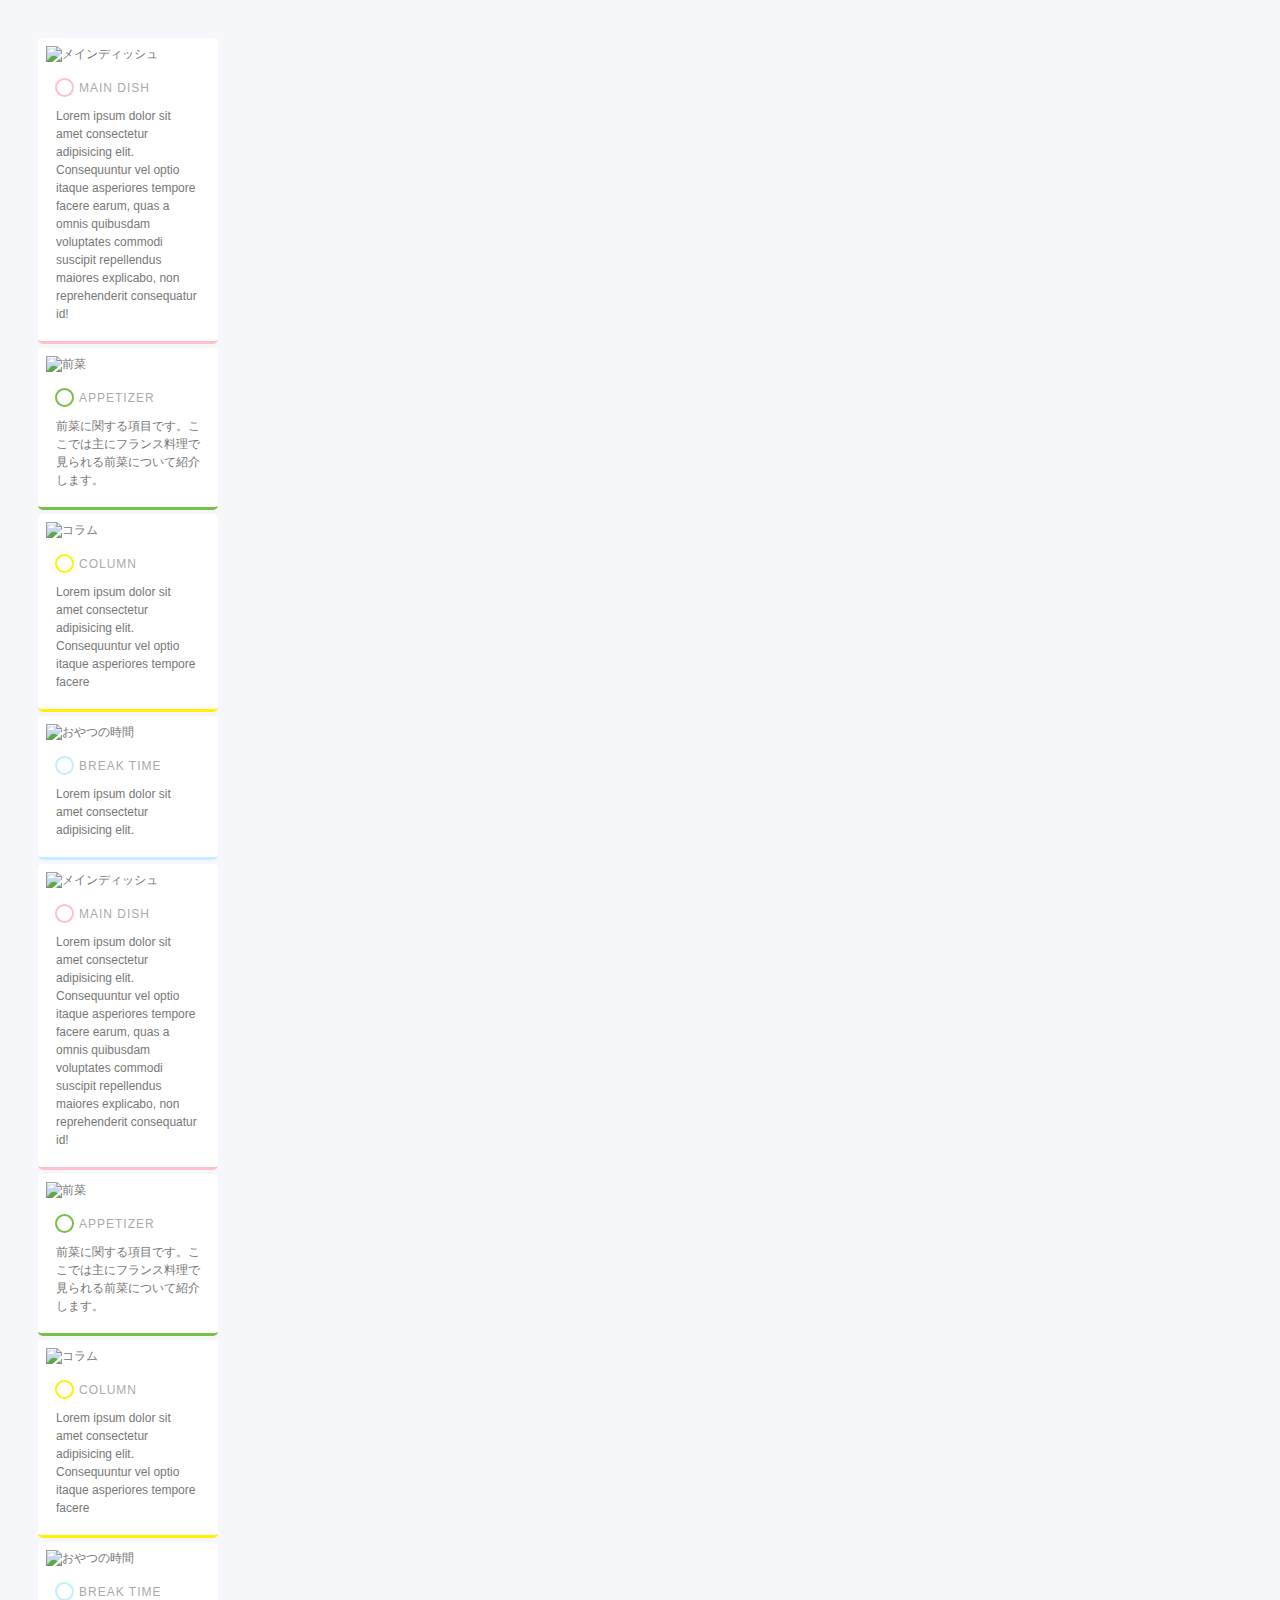
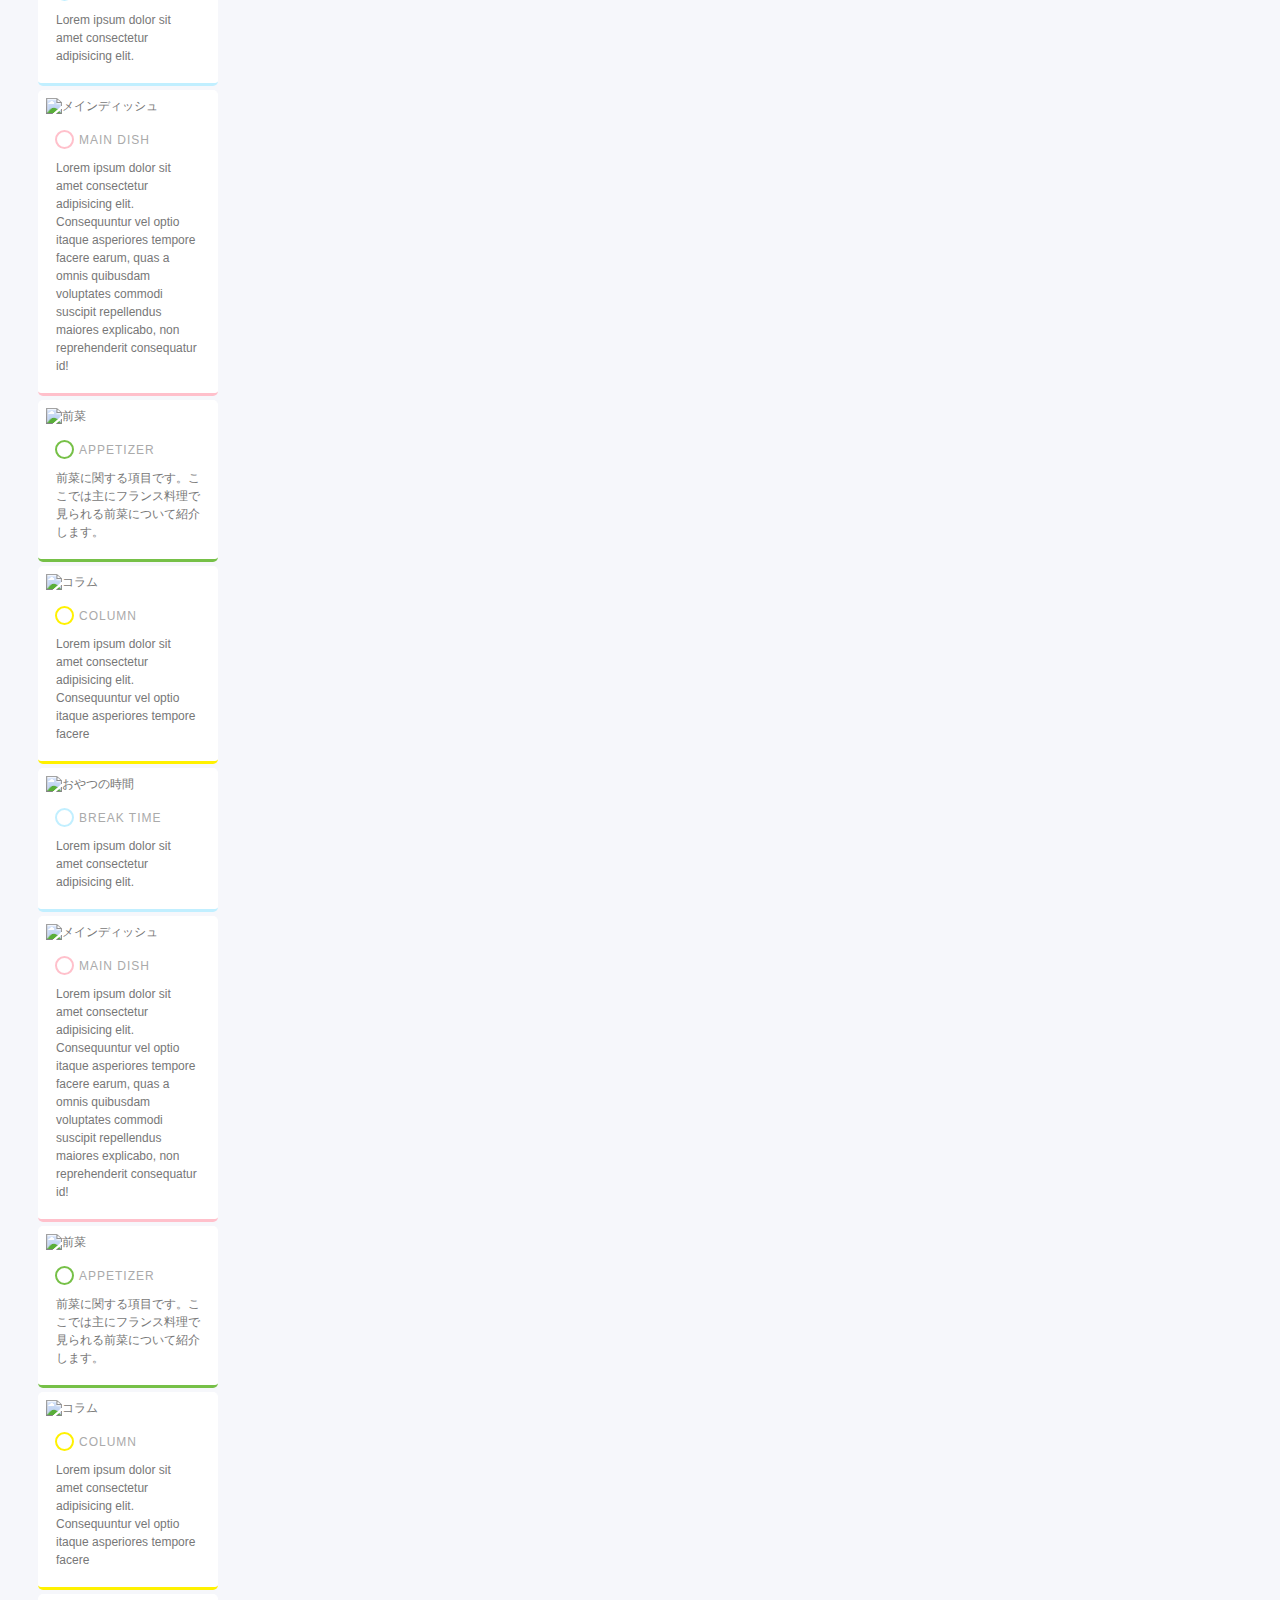
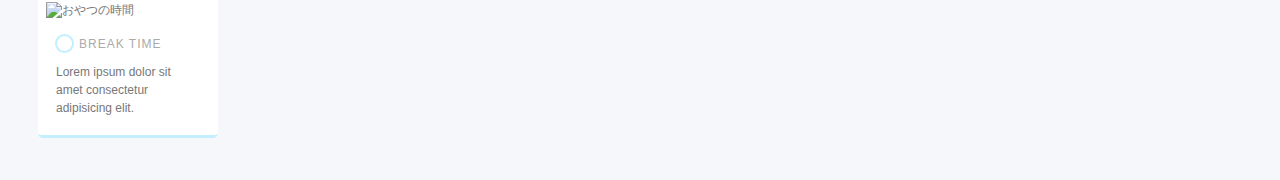
==== grid-layout/index.html @ 8dd6db0d "小ボックスのコーディング" ====
<!DOCTYPE html>
<html lang="ja">

<head>
	<meta charset="UTF-8">
	<meta name="viewport" content="width=device-width, initial-scale=1.0">
	<title>Document</title>
	<link rel="stylesheet" href="css/reset.css">
	<link rel="stylesheet" href="css/style.css">
</head>

<body>
	<section class="item item-maindish">
		<a href="#">
			<img src="images/image_S_1.jpg" alt="メインディッシュ" class="image">
			<div class="category">MAIN DISH</div>
			<p class="desc">
				Lorem ipsum dolor sit amet consectetur adipisicing elit. Consequuntur vel optio itaque asperiores tempore facere
				earum, quas a omnis quibusdam voluptates commodi suscipit repellendus maiores explicabo, non reprehenderit
				consequatur id!
			</p>
		</a>
	</section>
	<section class="item item-appetizer">
		<a href="#">
			<img src="images/image_S_2.jpg" alt="前菜" class="image">
			<div class="category">APPETIZER</div>
			<p class="desc">
				前菜に関する項目です。ここでは主にフランス料理で見られる前菜について紹介します。
			</p>
		</a>
	</section>
	<section class="item item-column">
		<a href="#">
			<img src="images/image_S_3.jpg" alt="コラム" class="image">
			<div class="category">COLUMN</div>
			<p class="desc">
				Lorem ipsum dolor sit amet consectetur adipisicing elit. Consequuntur vel optio itaque asperiores tempore facere
			</p>
		</a>
	</section>
	<section class="item item-breaktime">
		<a href="#">
			<img src="images/image_S_4.jpg" alt="おやつの時間" class="image">
			<div class="category">BREAK TIME</div>
			<p class="desc">
				Lorem ipsum dolor sit amet consectetur adipisicing elit.
			</p>
		</a>
	</section>
	<section class="item item-maindish">
		<a href="#">
			<img src="images/image_S_1.jpg" alt="メインディッシュ" class="image">
			<div class="category">MAIN DISH</div>
			<p class="desc">
				Lorem ipsum dolor sit amet consectetur adipisicing elit. Consequuntur vel optio itaque asperiores tempore facere
				earum, quas a omnis quibusdam voluptates commodi suscipit repellendus maiores explicabo, non reprehenderit
				consequatur id!
			</p>
		</a>
	</section>
	<section class="item item-appetizer">
		<a href="#">
			<img src="images/image_S_2.jpg" alt="前菜" class="image">
			<div class="category">APPETIZER</div>
			<p class="desc">
				前菜に関する項目です。ここでは主にフランス料理で見られる前菜について紹介します。
			</p>
		</a>
	</section>
	<section class="item item-column">
		<a href="#">
			<img src="images/image_S_3.jpg" alt="コラム" class="image">
			<div class="category">COLUMN</div>
			<p class="desc">
				Lorem ipsum dolor sit amet consectetur adipisicing elit. Consequuntur vel optio itaque asperiores tempore facere
			</p>
		</a>
	</section>
	<section class="item item-breaktime">
		<a href="#">
			<img src="images/image_S_4.jpg" alt="おやつの時間" class="image">
			<div class="category">BREAK TIME</div>
			<p class="desc">
				Lorem ipsum dolor sit amet consectetur adipisicing elit.
			</p>
		</a>
	</section>
	<section class="item item-maindish">
		<a href="#">
			<img src="images/image_S_1.jpg" alt="メインディッシュ" class="image">
			<div class="category">MAIN DISH</div>
			<p class="desc">
				Lorem ipsum dolor sit amet consectetur adipisicing elit. Consequuntur vel optio itaque asperiores tempore facere
				earum, quas a omnis quibusdam voluptates commodi suscipit repellendus maiores explicabo, non reprehenderit
				consequatur id!
			</p>
		</a>
	</section>
	<section class="item item-appetizer">
		<a href="#">
			<img src="images/image_S_2.jpg" alt="前菜" class="image">
			<div class="category">APPETIZER</div>
			<p class="desc">
				前菜に関する項目です。ここでは主にフランス料理で見られる前菜について紹介します。
			</p>
		</a>
	</section>
	<section class="item item-column">
		<a href="#">
			<img src="images/image_S_3.jpg" alt="コラム" class="image">
			<div class="category">COLUMN</div>
			<p class="desc">
				Lorem ipsum dolor sit amet consectetur adipisicing elit. Consequuntur vel optio itaque asperiores tempore facere
			</p>
		</a>
	</section>
	<section class="item item-breaktime">
		<a href="#">
			<img src="images/image_S_4.jpg" alt="おやつの時間" class="image">
			<div class="category">BREAK TIME</div>
			<p class="desc">
				Lorem ipsum dolor sit amet consectetur adipisicing elit.
			</p>
		</a>
	</section>
	<section class="item item-maindish">
		<a href="#">
			<img src="images/image_S_1.jpg" alt="メインディッシュ" class="image">
			<div class="category">MAIN DISH</div>
			<p class="desc">
				Lorem ipsum dolor sit amet consectetur adipisicing elit. Consequuntur vel optio itaque asperiores tempore facere
				earum, quas a omnis quibusdam voluptates commodi suscipit repellendus maiores explicabo, non reprehenderit
				consequatur id!
			</p>
		</a>
	</section>
	<section class="item item-appetizer">
		<a href="#">
			<img src="images/image_S_2.jpg" alt="前菜" class="image">
			<div class="category">APPETIZER</div>
			<p class="desc">
				前菜に関する項目です。ここでは主にフランス料理で見られる前菜について紹介します。
			</p>
		</a>
	</section>
	<section class="item item-column">
		<a href="#">
			<img src="images/image_S_3.jpg" alt="コラム" class="image">
			<div class="category">COLUMN</div>
			<p class="desc">
				Lorem ipsum dolor sit amet consectetur adipisicing elit. Consequuntur vel optio itaque asperiores tempore facere
			</p>
		</a>
	</section>
	<section class="item item-breaktime">
		<a href="#">
			<img src="images/image_S_4.jpg" alt="おやつの時間" class="image">
			<div class="category">BREAK TIME</div>
			<p class="desc">
				Lorem ipsum dolor sit amet consectetur adipisicing elit.
			</p>
		</a>
	</section>
	<script src="https://unpkg.com/masonry-layout@4/dist/masonry.pkgd.min.js"></script>
	<script>
		new Masonry('body', {
			itemSelector: '.item',
			columnWidth: 180,
			gutter: 4
		});
	</script>
</body>

</html>
---- grid-layout/css/style.css ----
@charset "UTF-8";

html {
  font-size: 62.5%;
}

body {
  padding: 30px;
  background-color: #f6f7fb;
  color: #333;
  font-size: 1.2rem;
  font-family: "Hiragino Kaku Gothic ProN", Meiryo, sans-serif;
}

*,
*::before,
*::after {
  box-sizing: border-box;
}

a:link,
a:visited,
a:hover,
a:active {
  color: #7c5119;
  text-decoration: none;
}

/* --------
ボックス
---------- */
.item {
  width: 180px;
  margin-bottom: 4px;
  padding: 8px;
  border-bottom: 3px solid #000;
  border-radius: 5px;
  background-color: #fff;
}

.item .image {
  display: block;
  width: 100%;
}

.item .category {
  margin: 15px 9px 10px;
  color: #aaa;
  letter-spacing: 1px;
  font-family: "Trebuchet MS", "Hiragino Kaku Gothic ProN", Meiryo, sans-serif;
}

.item .category::before {
  content: "";
  display: inline-block;
  width: 19px;
  height: 19px;
  margin-right: 5px;
  border: 2px solid;
  border-radius: 50%;
  vertical-align: -5px;
}

.item .desc {
  margin: 10px;
  line-height: 1.5;
}

.item > a {
  display: block;
  margin: -8px -8px -11px;
  padding: 8px 8px 11px;
  border-radius: inherit;
  color: #777;
  transition: all 0.3s;
}

.item > a:hover {
  box-shadow: 0 0 6px -1px rgba(0, 0, 0, 0.3);
  opacity: 0.8;
}

.item-maindish,
.item-maindish .category::before {
  border-color: #ffc0cb;
}

.item-appetizer,
.item-appetizer .category::before {
  border-color: #76c047;
}

.item-column,
.item-column .category::before {
  border-color: #fff100;
}

.item-breaktime,
.item-breaktime .category::before {
  border-color: #c1efff;
}
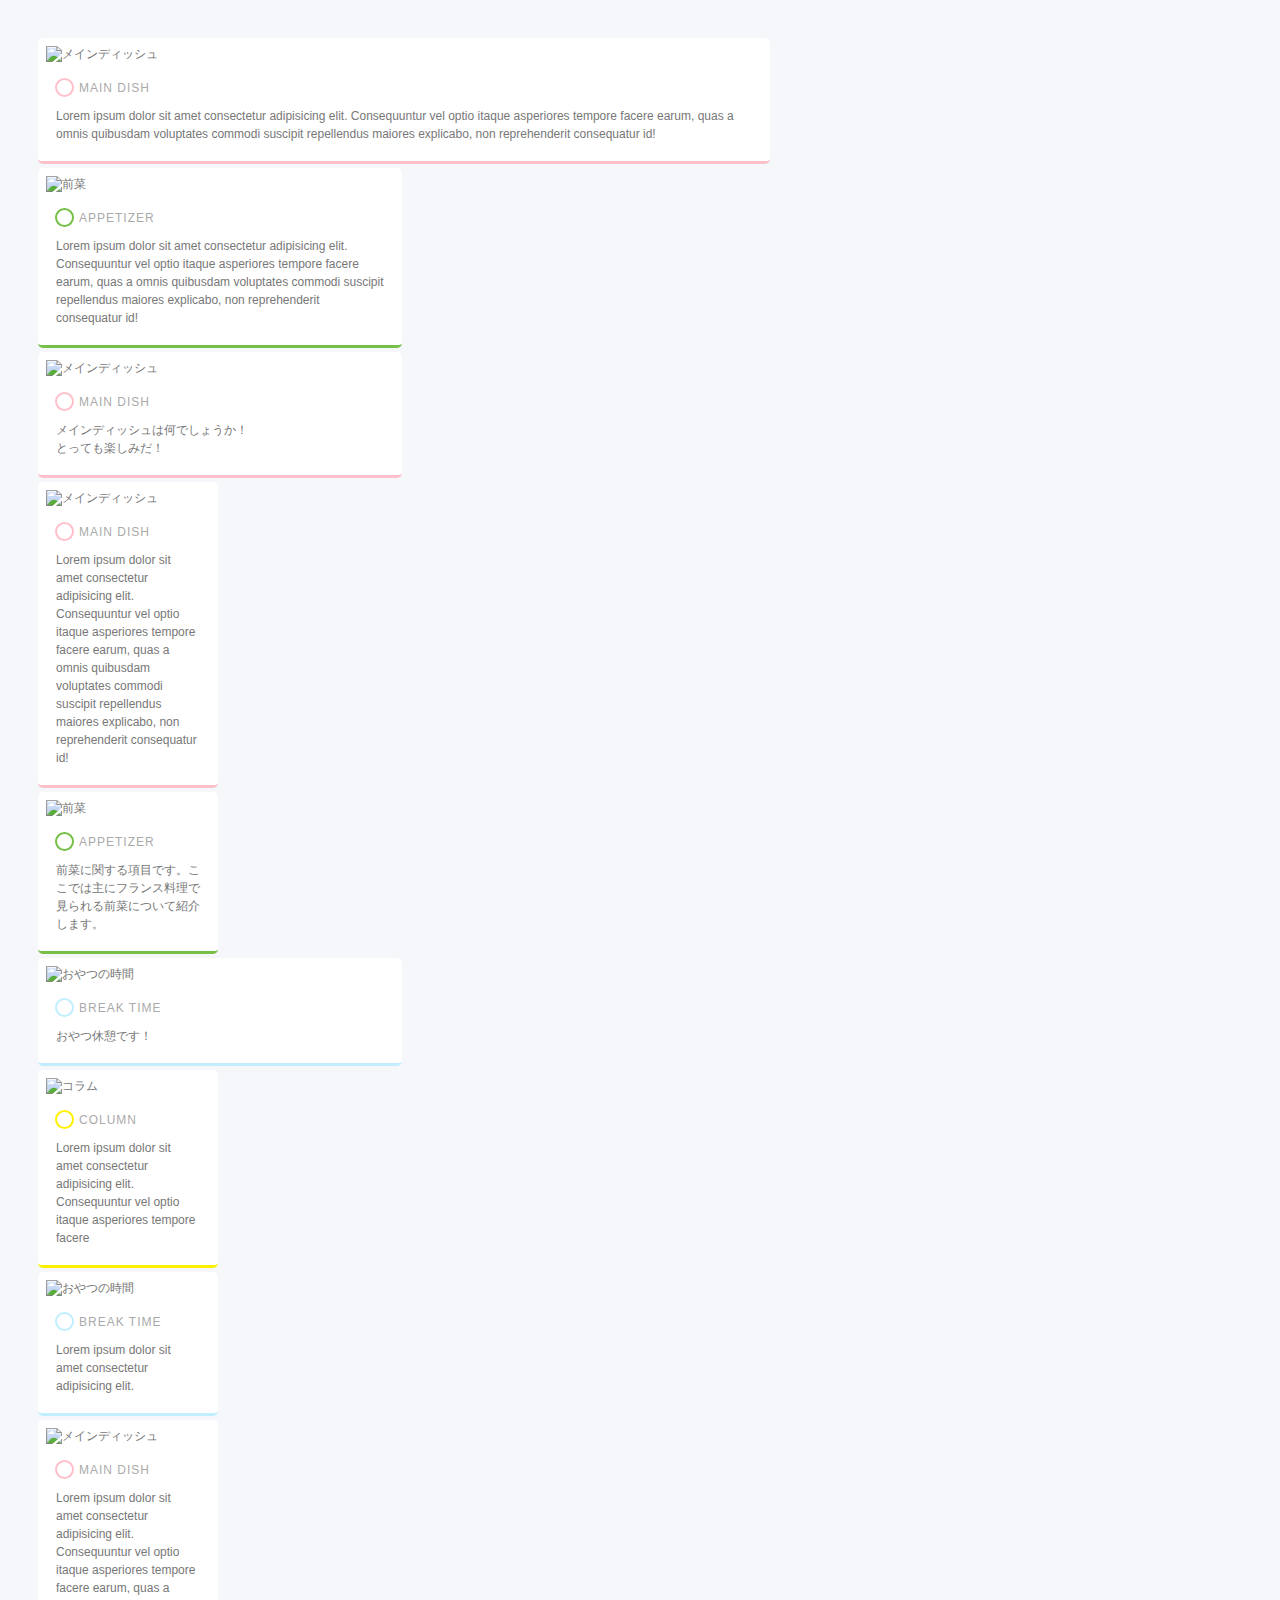
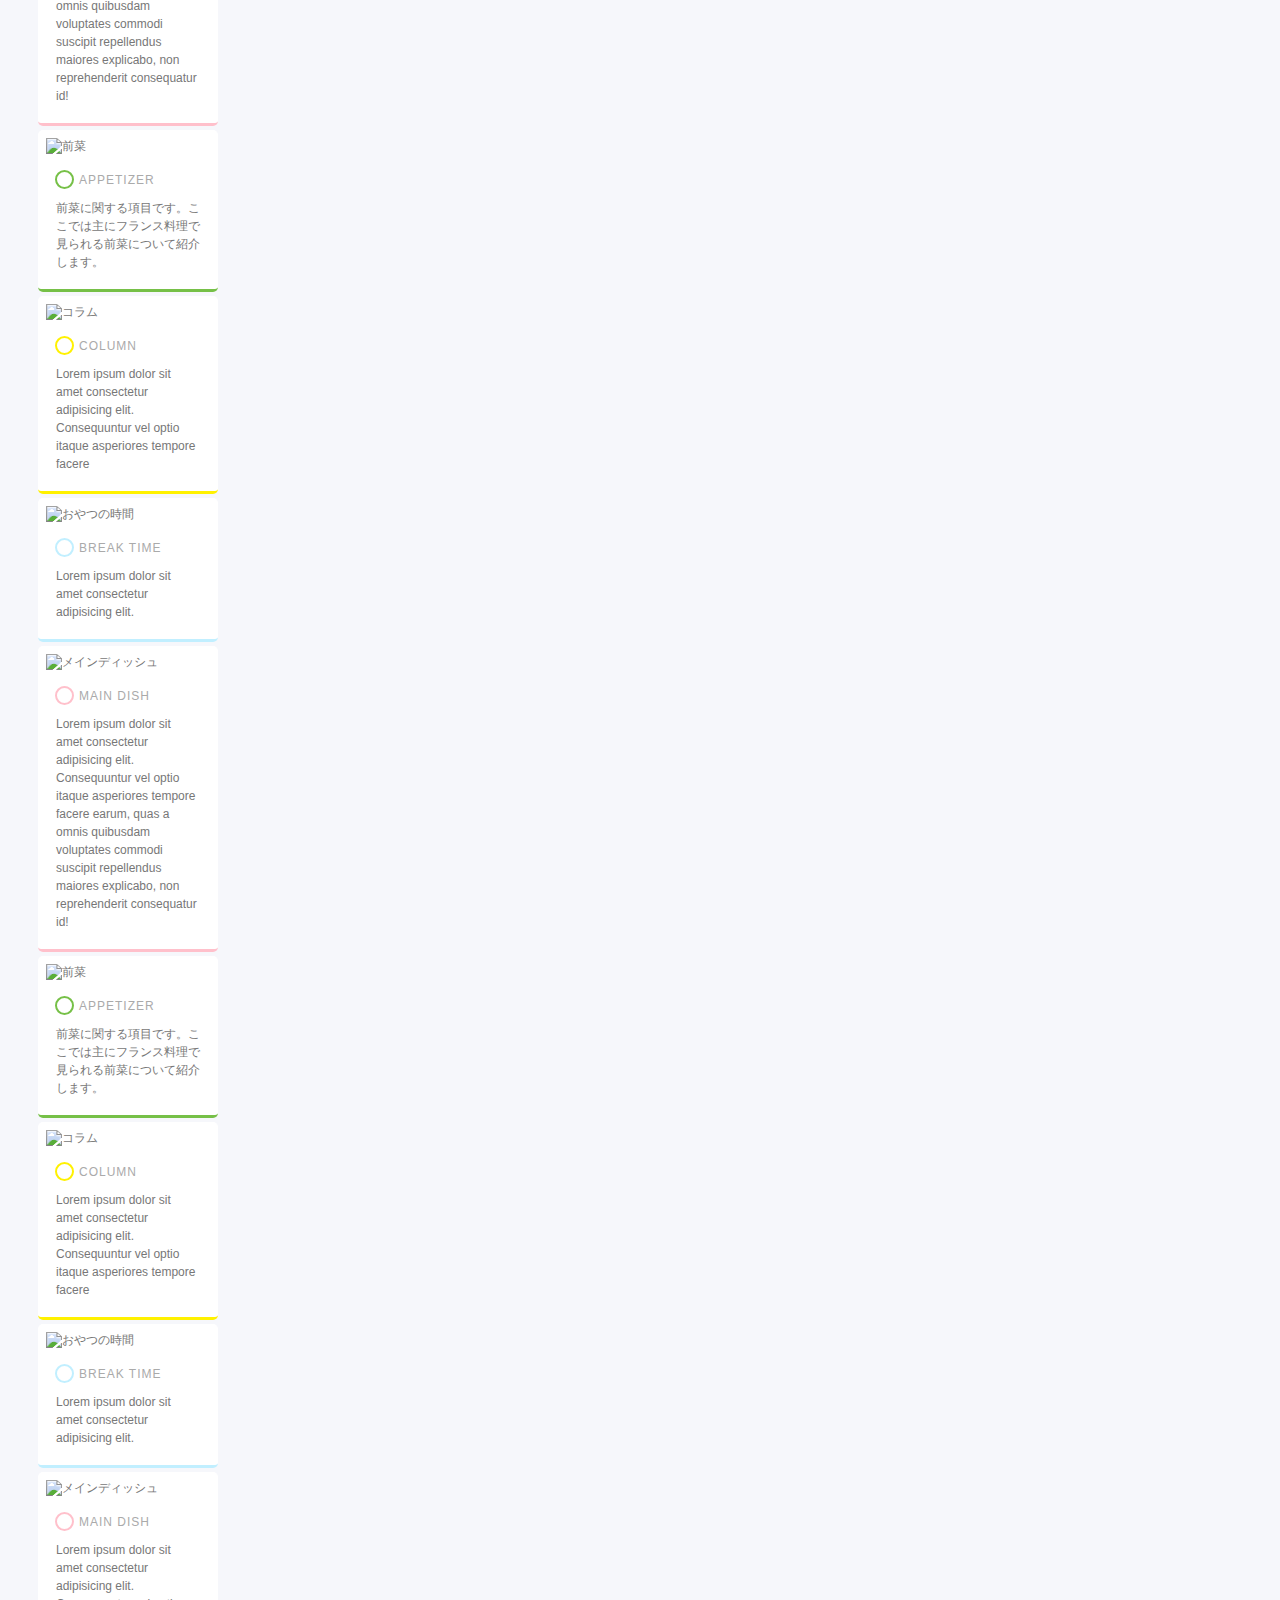
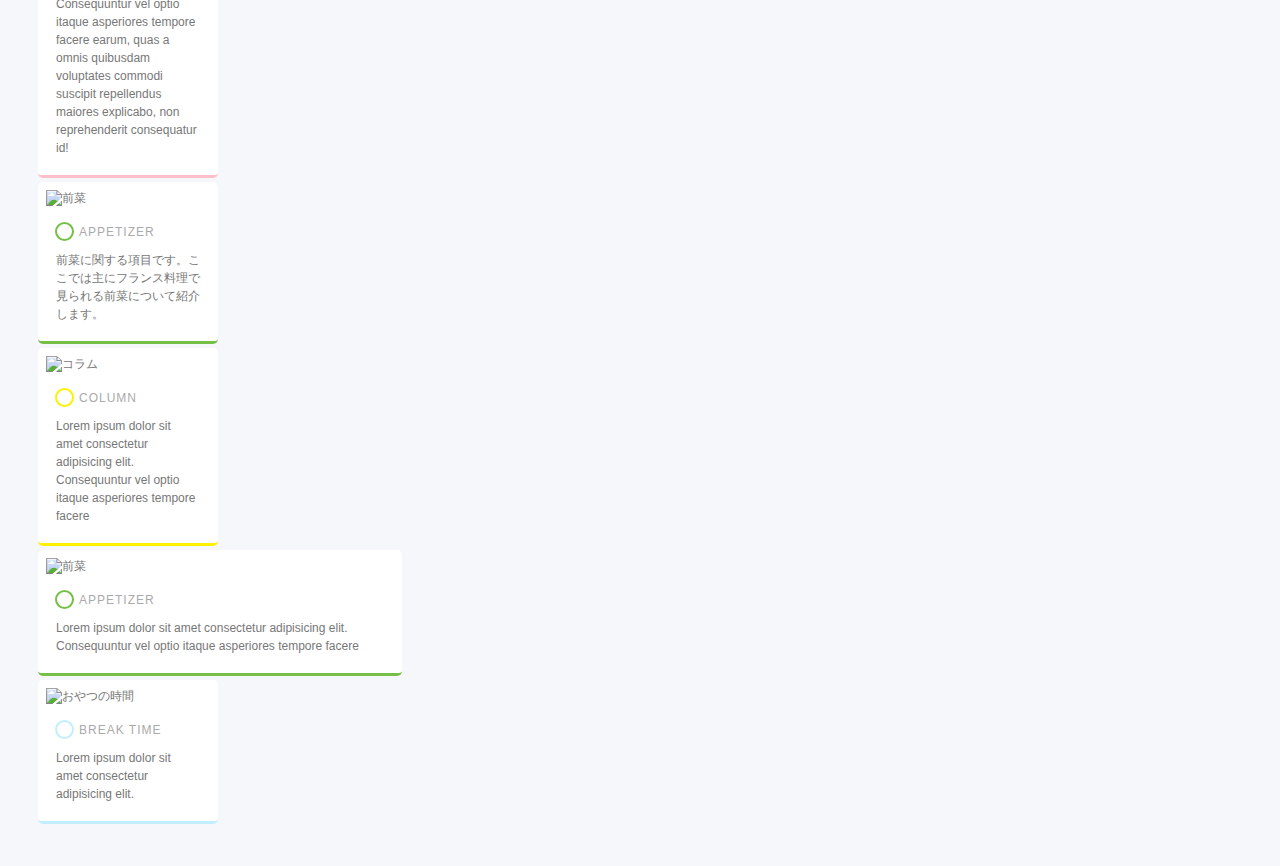
==== commit 5835258a: "中・大ボックスのコーディング" ====
--- a/grid-layout/index.html
+++ b/grid-layout/index.html
@@ -10,6 +10,39 @@
 </head>
 
 <body>
+
+	<section class="item item-l item-maindish">
+		<a href="#">
+			<img src="images/image_L_1.jpg" alt="メインディッシュ" class="image">
+			<div class="category">MAIN DISH</div>
+			<p class="desc">
+				Lorem ipsum dolor sit amet consectetur adipisicing elit. Consequuntur vel optio itaque asperiores tempore facere
+				earum, quas a omnis quibusdam voluptates commodi suscipit repellendus maiores explicabo, non reprehenderit
+				consequatur id!
+			</p>
+		</a>
+	</section>
+	<section class="item item-m item-appetizer">
+		<a href="#">
+			<img src="images/image_M_1.jpg" alt="前菜" class="image">
+			<div class="category">APPETIZER</div>
+			<p class="desc">
+				Lorem ipsum dolor sit amet consectetur adipisicing elit. Consequuntur vel optio itaque asperiores tempore facere
+				earum, quas a omnis quibusdam voluptates commodi suscipit repellendus maiores explicabo, non reprehenderit
+				consequatur id!
+			</p>
+		</a>
+	</section>
+	<section class="item item-m item-maindish">
+		<a href="#">
+			<img src="images/image_M_2.jpg" alt="メインディッシュ" class="image">
+			<div class="category">MAIN DISH</div>
+			<p class="desc">
+				メインディッシュは何でしょうか！<br>
+				とっても楽しみだ！
+			</p>
+		</a>
+	</section>
 	<section class="item item-maindish">
 		<a href="#">
 			<img src="images/image_S_1.jpg" alt="メインディッシュ" class="image">
@@ -30,6 +63,15 @@
 			</p>
 		</a>
 	</section>
+	<section class="item item-m item-breaktime">
+		<a href="#">
+			<img src="images/image_M_3.jpg" alt="おやつの時間" class="image">
+			<div class="category">BREAK TIME</div>
+			<p class="desc">
+				おやつ休憩です！
+			</p>
+		</a>
+	</section>
 	<section class="item item-column">
 		<a href="#">
 			<img src="images/image_S_3.jpg" alt="コラム" class="image">
@@ -50,7 +92,7 @@
 	</section>
 	<section class="item item-maindish">
 		<a href="#">
-			<img src="images/image_S_1.jpg" alt="メインディッシュ" class="image">
+			<img src="images/image_S_5.jpg" alt="メインディッシュ" class="image">
 			<div class="category">MAIN DISH</div>
 			<p class="desc">
 				Lorem ipsum dolor sit amet consectetur adipisicing elit. Consequuntur vel optio itaque asperiores tempore facere
@@ -79,6 +121,44 @@
 	</section>
 	<section class="item item-breaktime">
 		<a href="#">
+			<img src="images/image_S_6.jpg" alt="おやつの時間" class="image">
+			<div class="category">BREAK TIME</div>
+			<p class="desc">
+				Lorem ipsum dolor sit amet consectetur adipisicing elit.
+			</p>
+		</a>
+	</section>
+	<section class="item item-maindish">
+		<a href="#">
+			<img src="images/image_S_7.jpg" alt="メインディッシュ" class="image">
+			<div class="category">MAIN DISH</div>
+			<p class="desc">
+				Lorem ipsum dolor sit amet consectetur adipisicing elit. Consequuntur vel optio itaque asperiores tempore facere
+				earum, quas a omnis quibusdam voluptates commodi suscipit repellendus maiores explicabo, non reprehenderit
+				consequatur id!
+			</p>
+		</a>
+	</section>
+	<section class="item item-appetizer">
+		<a href="#">
+			<img src="images/image_S_2.jpg" alt="前菜" class="image">
+			<div class="category">APPETIZER</div>
+			<p class="desc">
+				前菜に関する項目です。ここでは主にフランス料理で見られる前菜について紹介します。
+			</p>
+		</a>
+	</section>
+	<section class="item item-column">
+		<a href="#">
+			<img src="images/image_S_3.jpg" alt="コラム" class="image">
+			<div class="category">COLUMN</div>
+			<p class="desc">
+				Lorem ipsum dolor sit amet consectetur adipisicing elit. Consequuntur vel optio itaque asperiores tempore facere
+			</p>
+		</a>
+	</section>
+	<section class="item item-breaktime">
+		<a href="#">
 			<img src="images/image_S_4.jpg" alt="おやつの時間" class="image">
 			<div class="category">BREAK TIME</div>
 			<p class="desc">
@@ -88,74 +168,45 @@
 	</section>
 	<section class="item item-maindish">
 		<a href="#">
-			<img src="images/image_S_1.jpg" alt="メインディッシュ" class="image">
-			<div class="category">MAIN DISH</div>
-			<p class="desc">
-				Lorem ipsum dolor sit amet consectetur adipisicing elit. Consequuntur vel optio itaque asperiores tempore facere
-				earum, quas a omnis quibusdam voluptates commodi suscipit repellendus maiores explicabo, non reprehenderit
-				consequatur id!
-			</p>
-		</a>
-	</section>
-	<section class="item item-appetizer">
-		<a href="#">
-			<img src="images/image_S_2.jpg" alt="前菜" class="image">
-			<div class="category">APPETIZER</div>
-			<p class="desc">
-				前菜に関する項目です。ここでは主にフランス料理で見られる前菜について紹介します。
-			</p>
-		</a>
-	</section>
-	<section class="item item-column">
-		<a href="#">
-			<img src="images/image_S_3.jpg" alt="コラム" class="image">
-			<div class="category">COLUMN</div>
-			<p class="desc">
-				Lorem ipsum dolor sit amet consectetur adipisicing elit. Consequuntur vel optio itaque asperiores tempore facere
-			</p>
-		</a>
-	</section>
-	<section class="item item-breaktime">
-		<a href="#">
-			<img src="images/image_S_4.jpg" alt="おやつの時間" class="image">
-			<div class="category">BREAK TIME</div>
-			<p class="desc">
-				Lorem ipsum dolor sit amet consectetur adipisicing elit.
-			</p>
-		</a>
-	</section>
-	<section class="item item-maindish">
-		<a href="#">
-			<img src="images/image_S_1.jpg" alt="メインディッシュ" class="image">
-			<div class="category">MAIN DISH</div>
-			<p class="desc">
-				Lorem ipsum dolor sit amet consectetur adipisicing elit. Consequuntur vel optio itaque asperiores tempore facere
-				earum, quas a omnis quibusdam voluptates commodi suscipit repellendus maiores explicabo, non reprehenderit
-				consequatur id!
-			</p>
-		</a>
-	</section>
-	<section class="item item-appetizer">
-		<a href="#">
-			<img src="images/image_S_2.jpg" alt="前菜" class="image">
-			<div class="category">APPETIZER</div>
-			<p class="desc">
-				前菜に関する項目です。ここでは主にフランス料理で見られる前菜について紹介します。
-			</p>
-		</a>
-	</section>
-	<section class="item item-column">
-		<a href="#">
-			<img src="images/image_S_3.jpg" alt="コラム" class="image">
-			<div class="category">COLUMN</div>
-			<p class="desc">
-				Lorem ipsum dolor sit amet consectetur adipisicing elit. Consequuntur vel optio itaque asperiores tempore facere
-			</p>
-		</a>
-	</section>
-	<section class="item item-breaktime">
-		<a href="#">
-			<img src="images/image_S_4.jpg" alt="おやつの時間" class="image">
+			<img src="images/image_S_10.jpg" alt="メインディッシュ" class="image">
+			<div class="category">MAIN DISH</div>
+			<p class="desc">
+				Lorem ipsum dolor sit amet consectetur adipisicing elit. Consequuntur vel optio itaque asperiores tempore facere
+				earum, quas a omnis quibusdam voluptates commodi suscipit repellendus maiores explicabo, non reprehenderit
+				consequatur id!
+			</p>
+		</a>
+	</section>
+	<section class="item item-appetizer">
+		<a href="#">
+			<img src="images/image_S_2.jpg" alt="前菜" class="image">
+			<div class="category">APPETIZER</div>
+			<p class="desc">
+				前菜に関する項目です。ここでは主にフランス料理で見られる前菜について紹介します。
+			</p>
+		</a>
+	</section>
+	<section class="item item-column">
+		<a href="#">
+			<img src="images/image_S_9.jpg" alt="コラム" class="image">
+			<div class="category">COLUMN</div>
+			<p class="desc">
+				Lorem ipsum dolor sit amet consectetur adipisicing elit. Consequuntur vel optio itaque asperiores tempore facere
+			</p>
+		</a>
+	</section>
+	<section class="item item-m item-appetizer">
+		<a href="#">
+			<img src="images/image_M_4.jpg" alt="前菜" class="image">
+			<div class="category">APPETIZER</div>
+			<p class="desc">
+				Lorem ipsum dolor sit amet consectetur adipisicing elit. Consequuntur vel optio itaque asperiores tempore facere
+			</p>
+		</a>
+	</section>
+	<section class="item item-breaktime">
+		<a href="#">
+			<img src="images/image_S_8.jpg" alt="おやつの時間" class="image">
 			<div class="category">BREAK TIME</div>
 			<p class="desc">
 				Lorem ipsum dolor sit amet consectetur adipisicing elit.
@@ -164,11 +215,13 @@
 	</section>
 	<script src="https://unpkg.com/masonry-layout@4/dist/masonry.pkgd.min.js"></script>
 	<script>
-		new Masonry('body', {
-			itemSelector: '.item',
-			columnWidth: 180,
-			gutter: 4
-		});
+		window.onload = function () {
+			new Masonry('body', {
+				itemSelector: '.item',
+				columnWidth: 180,
+				gutter: 4
+			});
+		};
 	</script>
 </body>
 
--- a/grid-layout/css/style.css
+++ b/grid-layout/css/style.css
@@ -99,3 +99,17 @@
 .item-breaktime .category::before {
   border-color: #c1efff;
 }
+
+/*
+中BOX
+--------*/
+.item-m {
+  width: 364px;
+}
+
+/*
+大BOX
+--------*/
+.item-l {
+  width: 732px;
+}
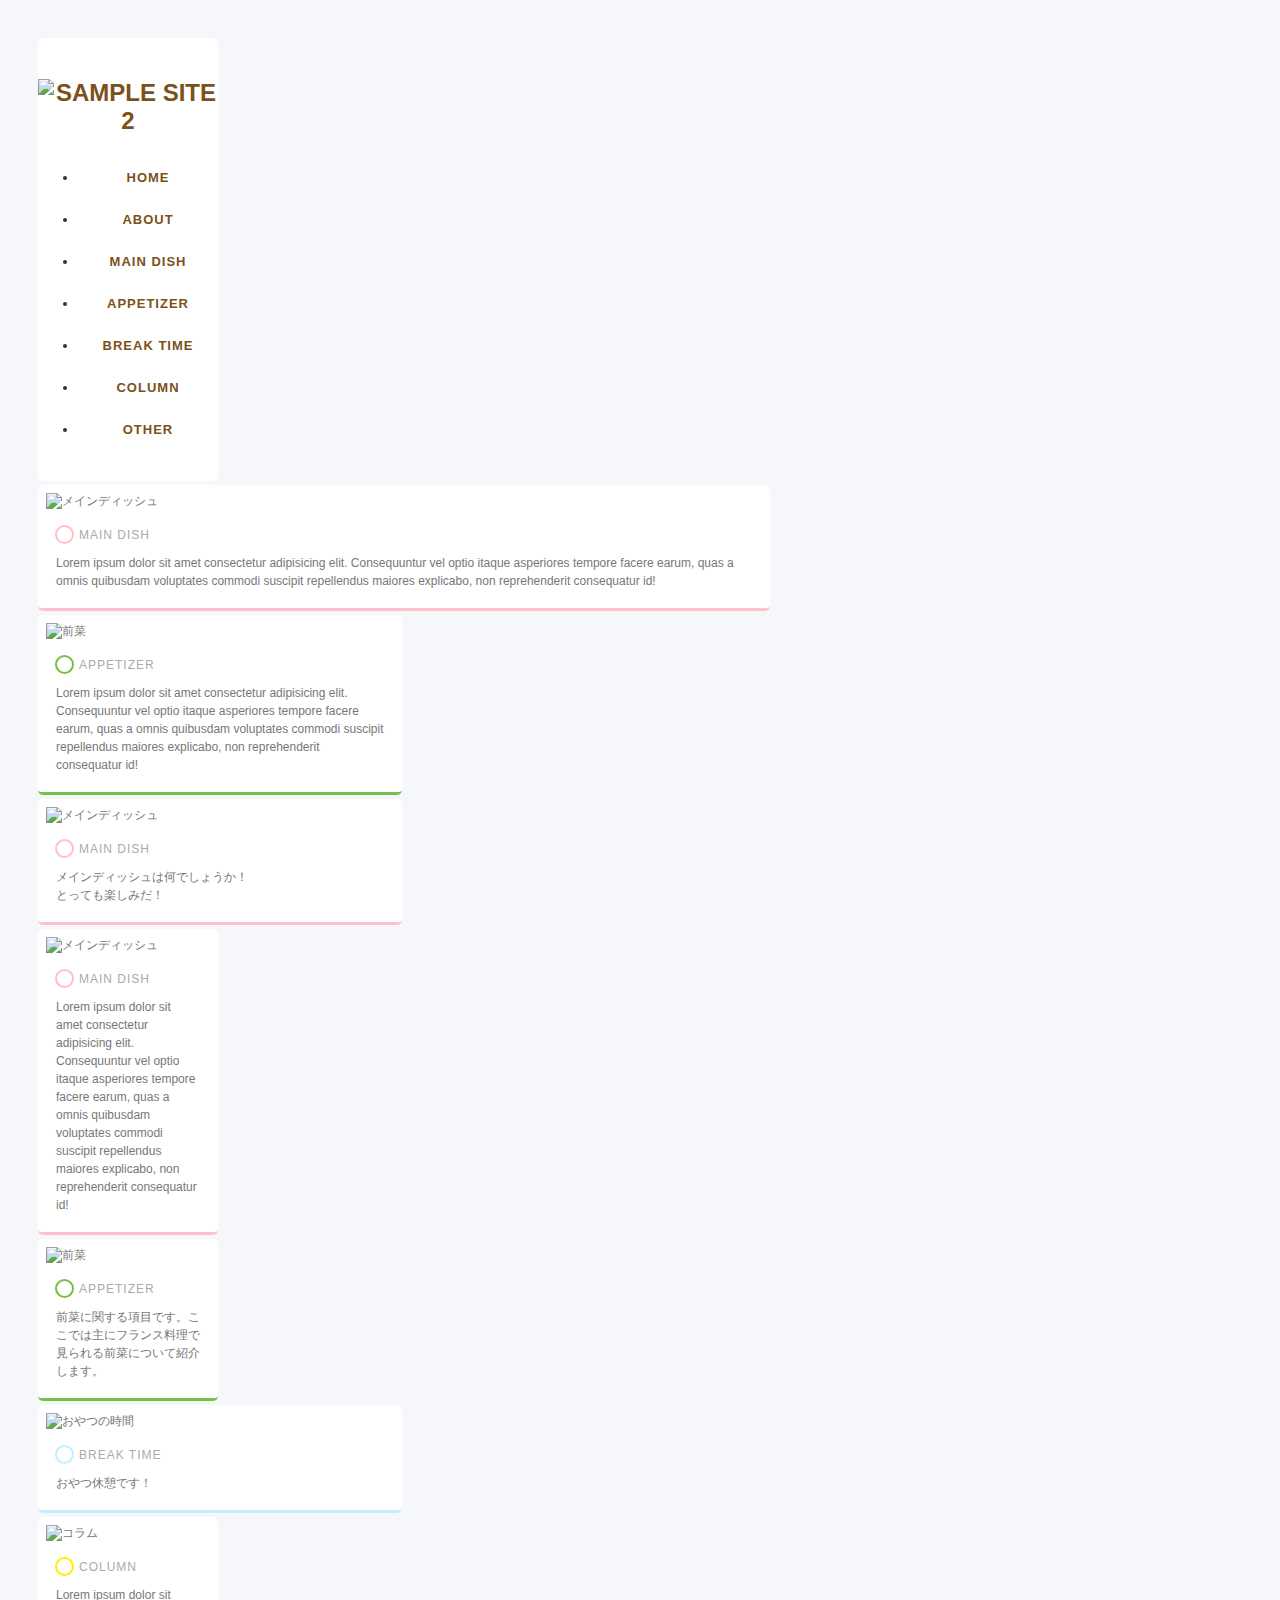
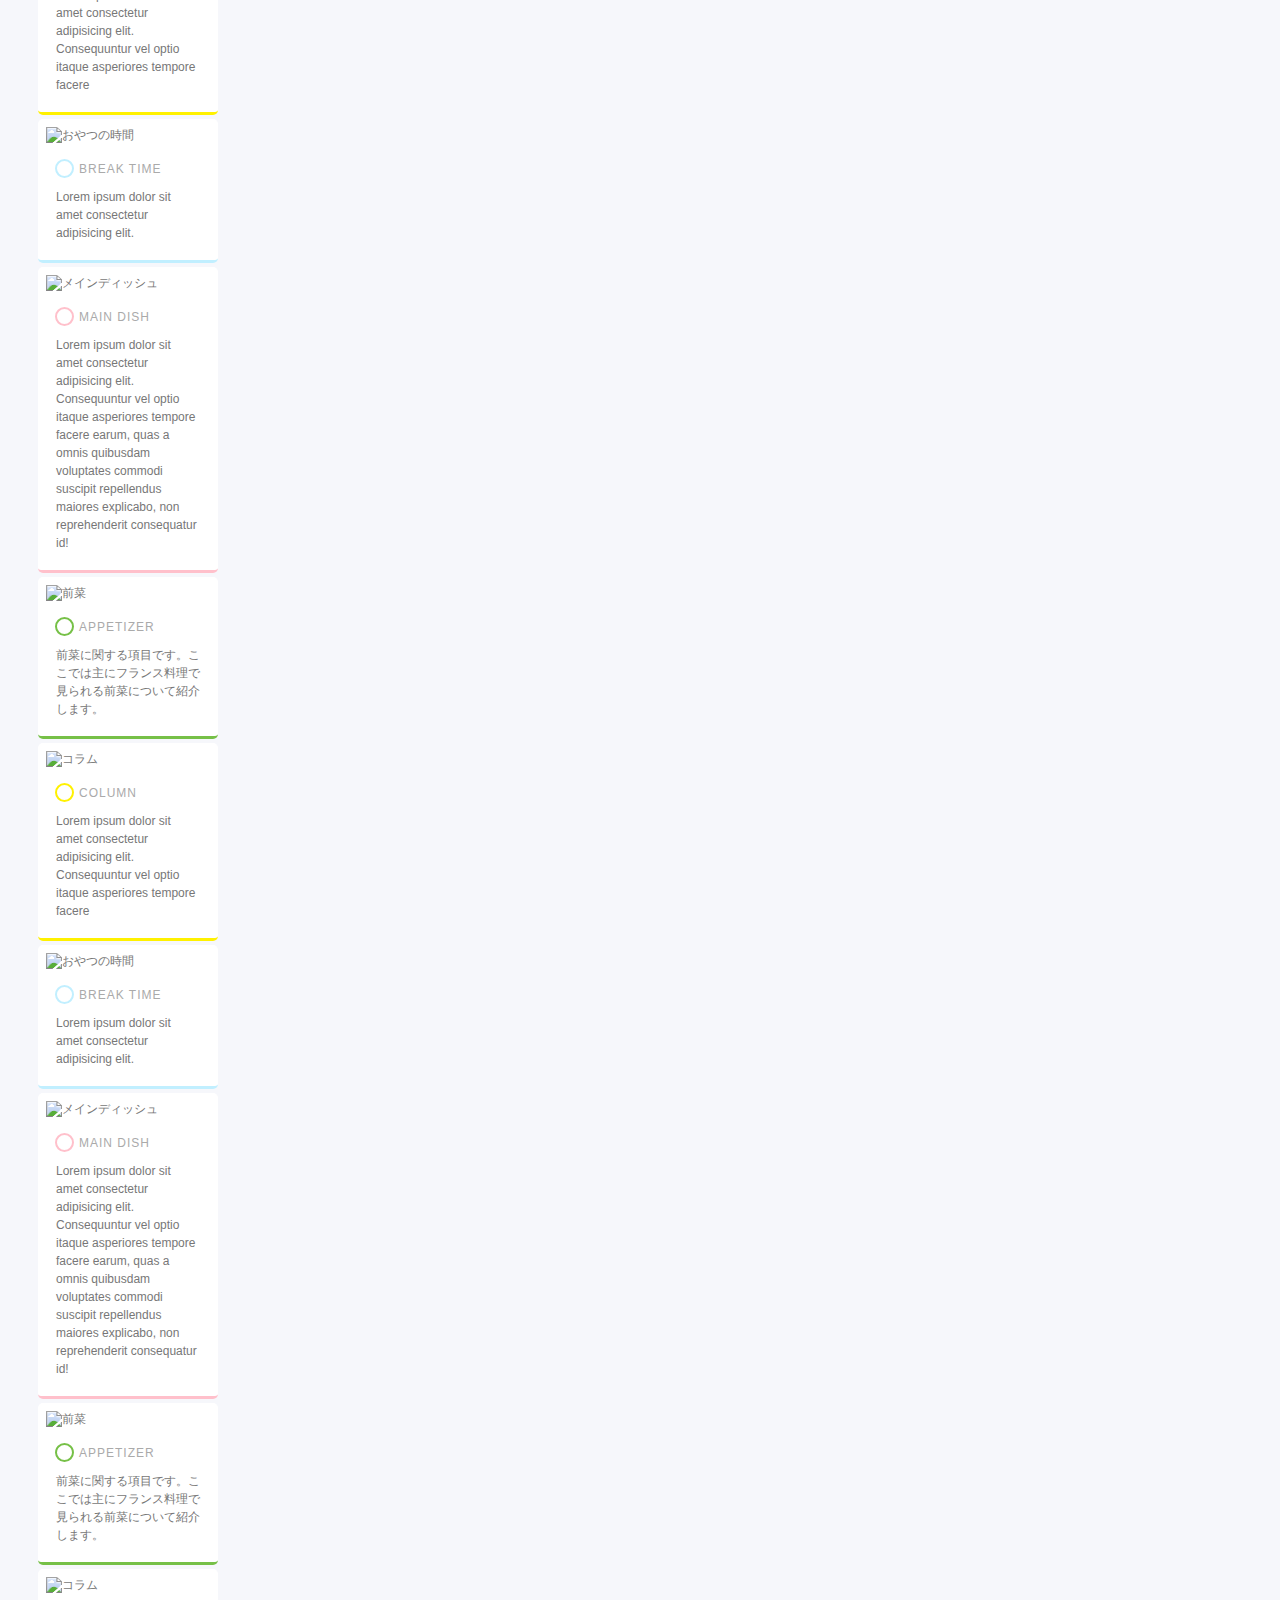
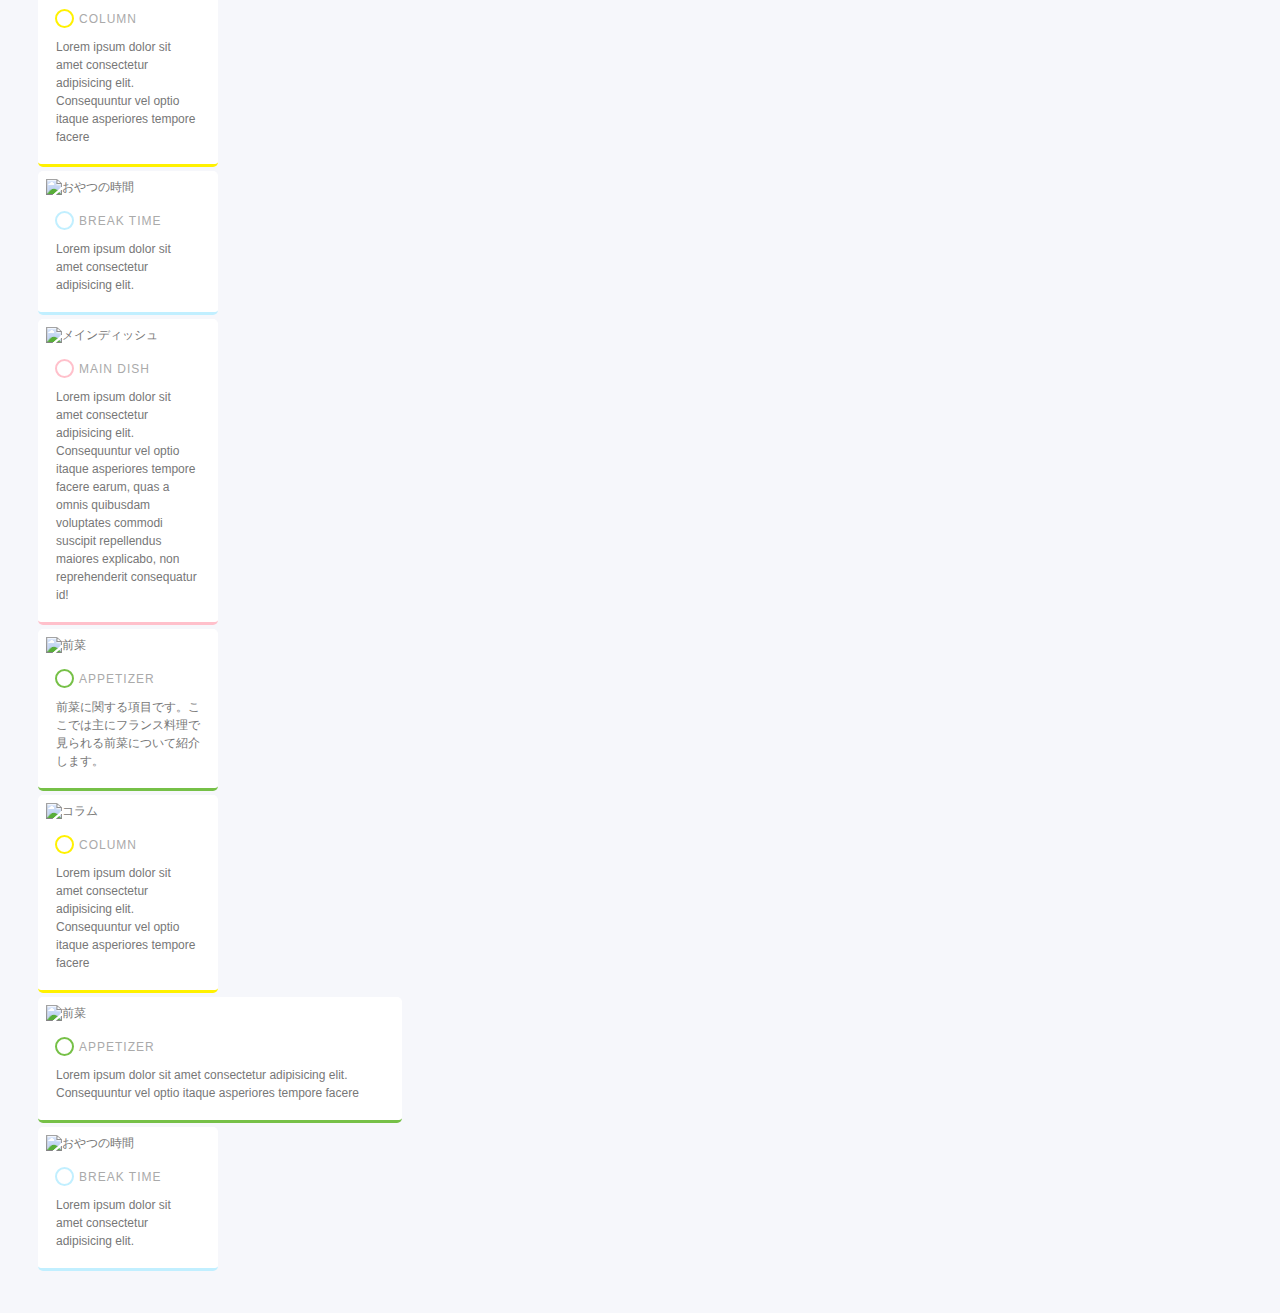
==== commit c7653438: "ナビゲーションのコーディング" ====
--- a/grid-layout/index.html
+++ b/grid-layout/index.html
@@ -11,6 +11,24 @@
 
 <body>
 
+	<header class="header item">
+		<h1>
+			<a href="#">
+				<img src="images/logo.png" alt="SAMPLE SITE 2" class="logo">
+			</a>
+		</h1>
+		<nav class="nav">
+			<ul>
+				<li class="nav-item"><a href="#">HOME</a></li>
+				<li class="nav-item"><a href="#">ABOUT</a></li>
+				<li class="nav-item"><a href="#">MAIN DISH</a></li>
+				<li class="nav-item"><a href="#">APPETIZER</a></li>
+				<li class="nav-item"><a href="#">BREAK TIME</a></li>
+				<li class="nav-item"><a href="#">COLUMN</a></li>
+				<li class="nav-item"><a href="#">OTHER</a></li>
+			</ul>
+		</nav>
+	</header>
 	<section class="item item-l item-maindish">
 		<a href="#">
 			<img src="images/image_L_1.jpg" alt="メインディッシュ" class="image">
--- a/grid-layout/css/style.css
+++ b/grid-layout/css/style.css
@@ -113,3 +113,51 @@
 .item-l {
   width: 732px;
 }
+
+/* --------
+ナビゲーション
+---------- */
+.header {
+  padding: 25px 0;
+  border-bottom: none;
+  text-align: center;
+}
+
+.logo {
+  width: 136px;
+  height: 136px;
+  transition: transform 0.3s;
+}
+
+.logo:hover {
+  transform: rotate(360deg);
+}
+
+.nav {
+  margin: 35px auto 10px;
+}
+
+.nav-item {
+  margin-top: 20px;
+  text-align: center;
+  letter-spacing: 1px;
+  font-weight: bold;
+  font-size: 1.3rem;
+}
+
+.nav-item a {
+  display: inline-block;
+}
+
+.nav-item a::after {
+  content: "";
+  display: block;
+  width: 0;
+  margin: 6px auto 0;
+  border-bottom: 1px solid #7c5119;
+  transition: width 0.3s ease-in-out;
+}
+
+.nav-item a:hover::after {
+  width: 100%;
+}
